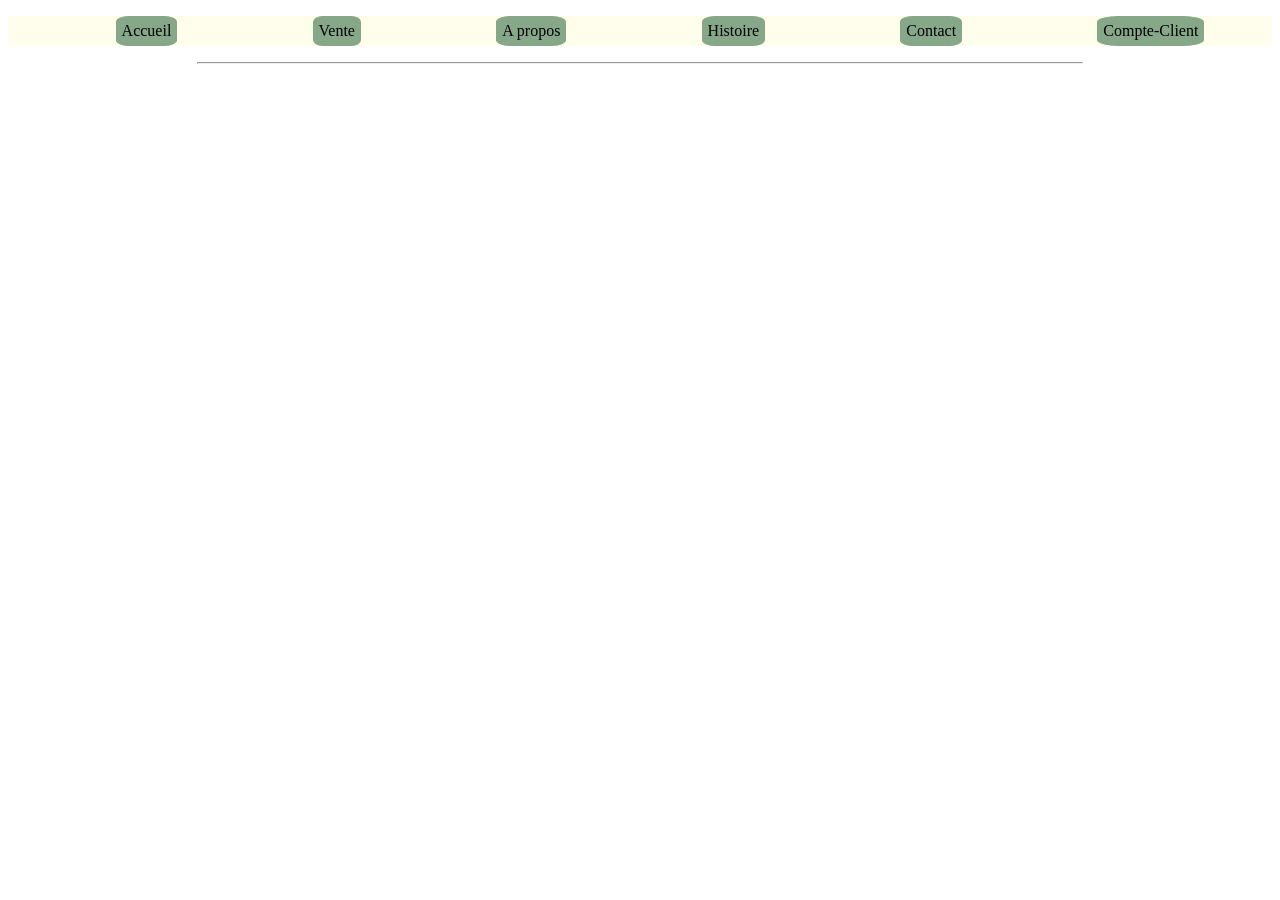
==== index.html @ 24c688c8 "save 12:32" ====
<!DOCTYPE html>
<html lang="en">
<head>
    <meta charset="UTF-8">
    <meta name="viewport" content="width=device-width, initial-scale=1.0">
    <title>Accueil</title>
    <link rel="stylesheet" href="MatchaA.css">
</head>
<body>
    <nav class="naviguation">
        <ul class="liste">
            <li>Accueil</li>
            <li>Vente</li>
            <li>A propos</li>
            <li>Histoire</li>
            <li>Contact</li>
            <li>Compte-Client</li>
            
        </ul>
        <hr>
    </nav>
</body>
</html>
---- MatchaA.css ----
/* Parti Index */
.liste {
    list-style-type: none;
    display: flex;
    justify-content: space-around;
    background-color: #FFFDEC;
    
}

li {
    border: 1px solid #86A788;
    padding: 5px;
    border-radius: 20%;
    background-color: #86A788;
}

hr {
    width: 70%;
}










/* Parti CompteClient */
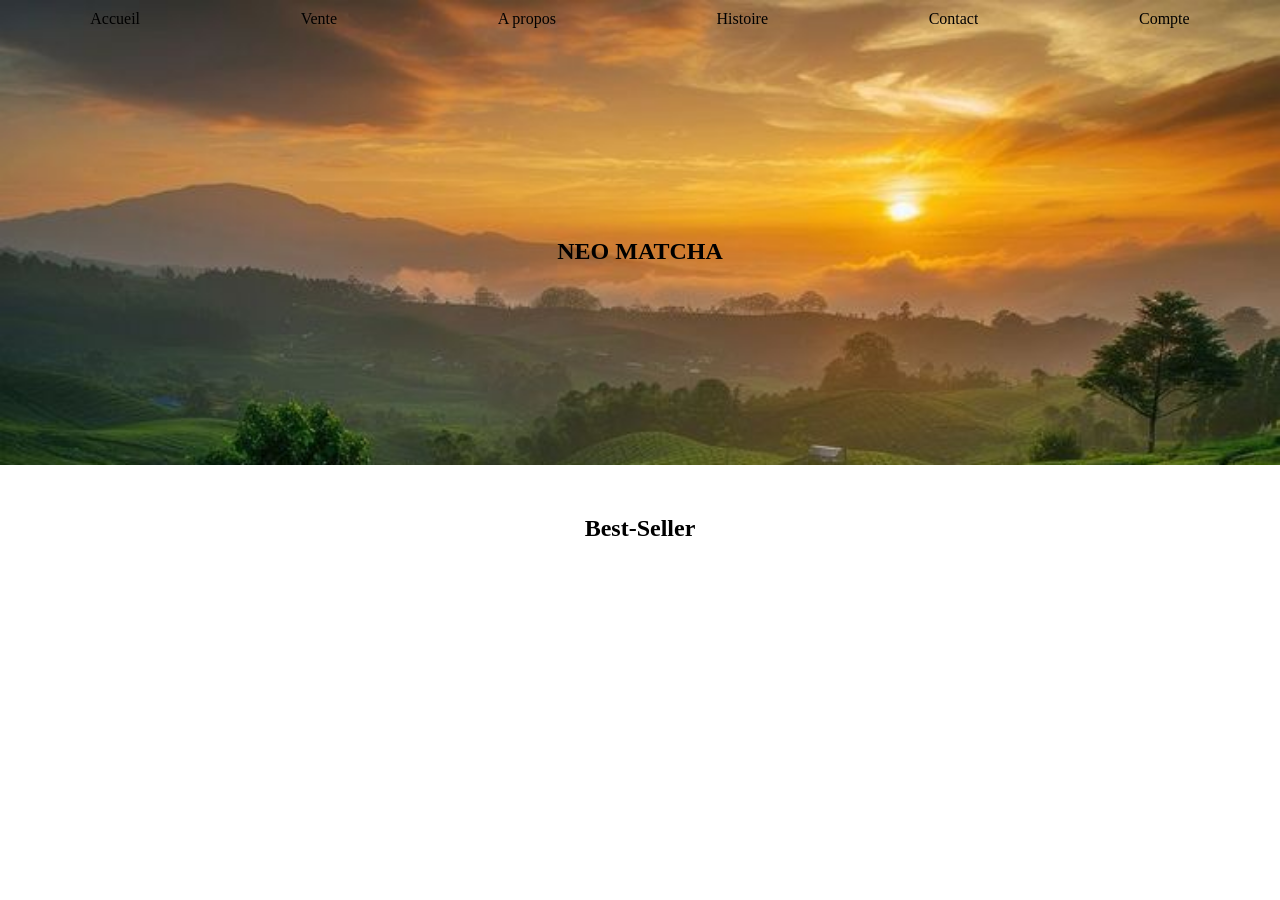
==== commit 3624543b: "save 06.01 15:58" ====
--- a/index.html
+++ b/index.html
@@ -1,23 +1,33 @@
 <!DOCTYPE html>
 <html lang="en">
-<head>
-    <meta charset="UTF-8">
-    <meta name="viewport" content="width=device-width, initial-scale=1.0">
+  <head>
+    <meta charset="UTF-8" />
+    <meta name="viewport" content="width=device-width, initial-scale=1.0" />
     <title>Accueil</title>
-    <link rel="stylesheet" href="MatchaA.css">
-</head>
-<body>
-    <nav class="naviguation">
+    <link rel="stylesheet" href="MatchaA.css" />
+  </head>
+  <body>
+    <section class="Accueil">
+        
+      
+      <div class="nav">
         <ul class="liste">
             <li>Accueil</li>
             <li>Vente</li>
             <li>A propos</li>
             <li>Histoire</li>
             <li>Contact</li>
-            <li>Compte-Client</li>
-            
+            <li>Compte</li>
         </ul>
-        <hr>
-    </nav>
-</body>
-</html>+      </div>
+      <div class="titre">
+        <h1><p>NEO MATCHA</p></h1>
+      </div>
+    </section>
+    <section class="vente">
+        <h1><p>Best-Seller</p></h1>
+    </section>
+
+    
+  </body>
+</html>
--- a/MatchaA.css
+++ b/MatchaA.css
@@ -1,30 +1,40 @@
 /* Parti Index */
-.liste {
-    list-style-type: none;
-    display: flex;
-    justify-content: space-around;
-    background-color: #FFFDEC;
-    
-}
 
-li {
-    border: 1px solid #86A788;
-    padding: 5px;
-    border-radius: 20%;
-    background-color: #86A788;
+
+
+* {
+  margin: 0;
+  padding: 0;
+  overflow-x: hidden;
 }
 
 hr {
-    width: 70%;
+  justify-content: center;
+  margin: 0 100px;
+}
+
+.liste {
+  display: flex;
+  padding: 10px;
+  justify-content: space-around;
+}
+.Accueil {
+  background-image: url("/Photo/matcha\ 4.jpg");
+  background-size: 100%;
+  background-repeat: no-repeat;
+}
+
+.titre {
+    margin: 200px;
+    display: flex;
+    justify-content: center;
+}
+
+.vente {
+    display: flex;
+    justify-content: center;
+    margin: 50px;
 }
 
 
-
-
-
-
-
-
-
-
 /* Parti CompteClient */
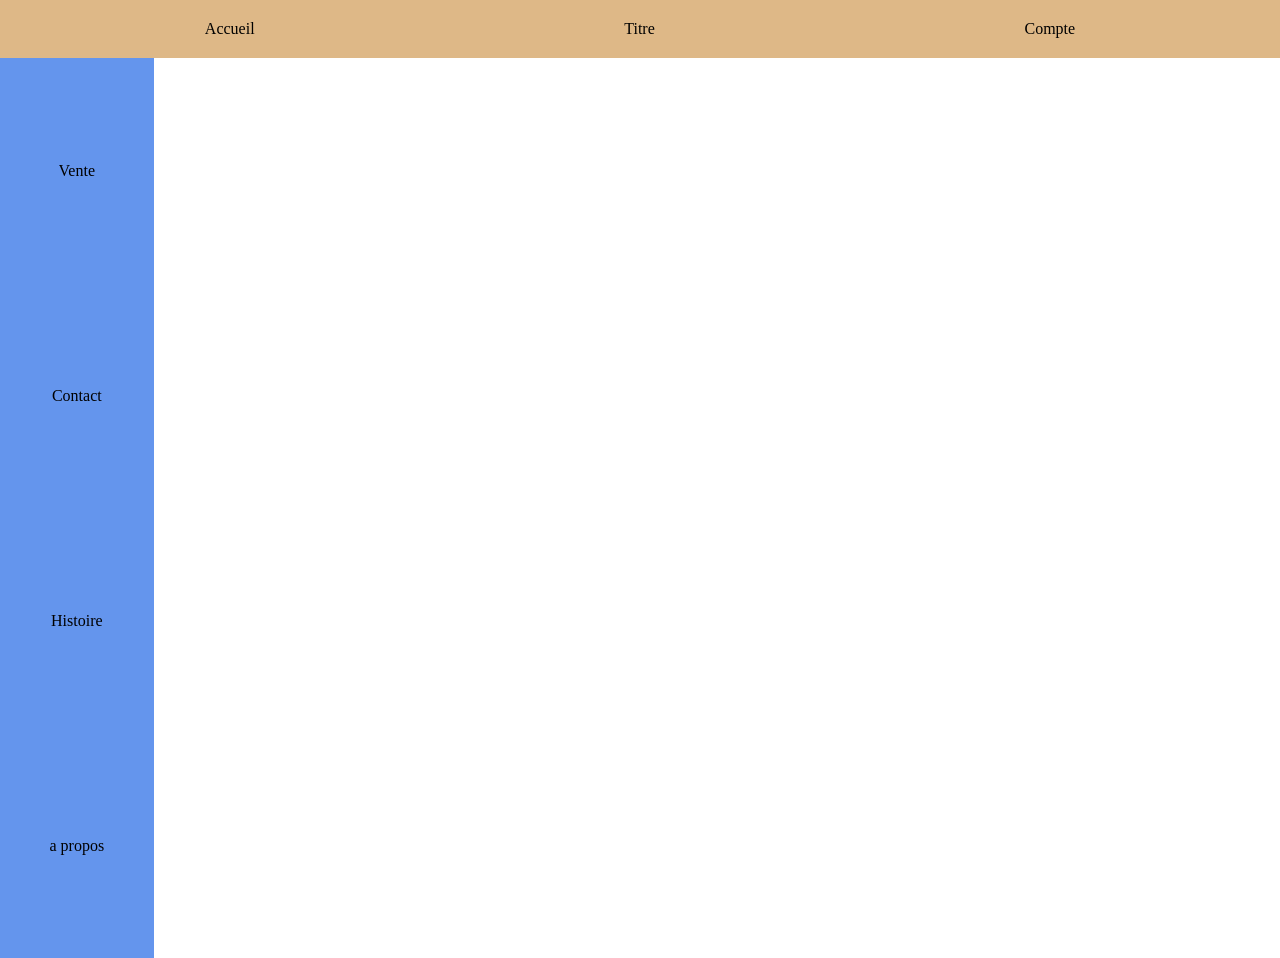
==== commit 982c7108: "save 07.01" ====
--- a/index.html
+++ b/index.html
@@ -1,33 +1,37 @@
 <!DOCTYPE html>
 <html lang="en">
-  <head>
-    <meta charset="UTF-8" />
-    <meta name="viewport" content="width=device-width, initial-scale=1.0" />
-    <title>Accueil</title>
-    <link rel="stylesheet" href="MatchaA.css" />
-  </head>
-  <body>
-    <section class="Accueil">
-        
-      
-      <div class="nav">
-        <ul class="liste">
-            <li>Accueil</li>
-            <li>Vente</li>
-            <li>A propos</li>
-            <li>Histoire</li>
-            <li>Contact</li>
-            <li>Compte</li>
-        </ul>
-      </div>
-      <div class="titre">
-        <h1><p>NEO MATCHA</p></h1>
-      </div>
-    </section>
-    <section class="vente">
-        <h1><p>Best-Seller</p></h1>
-    </section>
+<head>
+  <meta charset="UTF-8">
+  <meta name="viewport" content="width=device-width, initial-scale=1.0">
+  <link rel="stylesheet" href="MatchaA.css">
+  <title>Accueil</title>
+</head>
+<body>
+  <header>
+    <nav class="un">
+      <ul class="horizontale">
+        <li>Accueil</li>
+        <li>Titre</li>
+        <li>Compte</li>
+      </ul>
+    </nav>
+  </header>
+  <main>
+   <section class="main">
+    <nav class="deux">
+      <ul class="verticale">
+        <li>Vente</li>
+        <li>Contact</li>
+        <li>Histoire</li>
+        <li>a propos</li>
+      </ul>
+    </nav>
+    
+   </section>
+   
 
-    
-  </body>
-</html>
+  </main>
+  
+</body>
+  
+    
--- a/MatchaA.css
+++ b/MatchaA.css
@@ -1,6 +1,4 @@
 /* Parti Index */
-
-
 
 * {
   margin: 0;
@@ -8,33 +6,35 @@
   overflow-x: hidden;
 }
 
-hr {
-  justify-content: center;
-  margin: 0 100px;
+.horizontale {
+  display: flex;
+  justify-content: space-around;
+
 }
 
-.liste {
+.verticale {
   display: flex;
-  padding: 10px;
+  flex-direction: column;
   justify-content: space-around;
-}
-.Accueil {
-  background-image: url("/Photo/matcha\ 4.jpg");
-  background-size: 100%;
-  background-repeat: no-repeat;
-}
-
-.titre {
-    margin: 200px;
-    display: flex;
-    justify-content: center;
-}
-
-.vente {
-    display: flex;
-    justify-content: center;
-    margin: 50px;
+  height: 100vh;
+  align-items: center;
+  
 }
 
 
-/* Parti CompteClient */
+.un {
+  background-color: burlywood;
+  padding: 20px;
+}
+
+.deux {
+  background-color: cornflowerblue;
+  width: 12%;
+}
+
+
+
+
+  
+  
+  
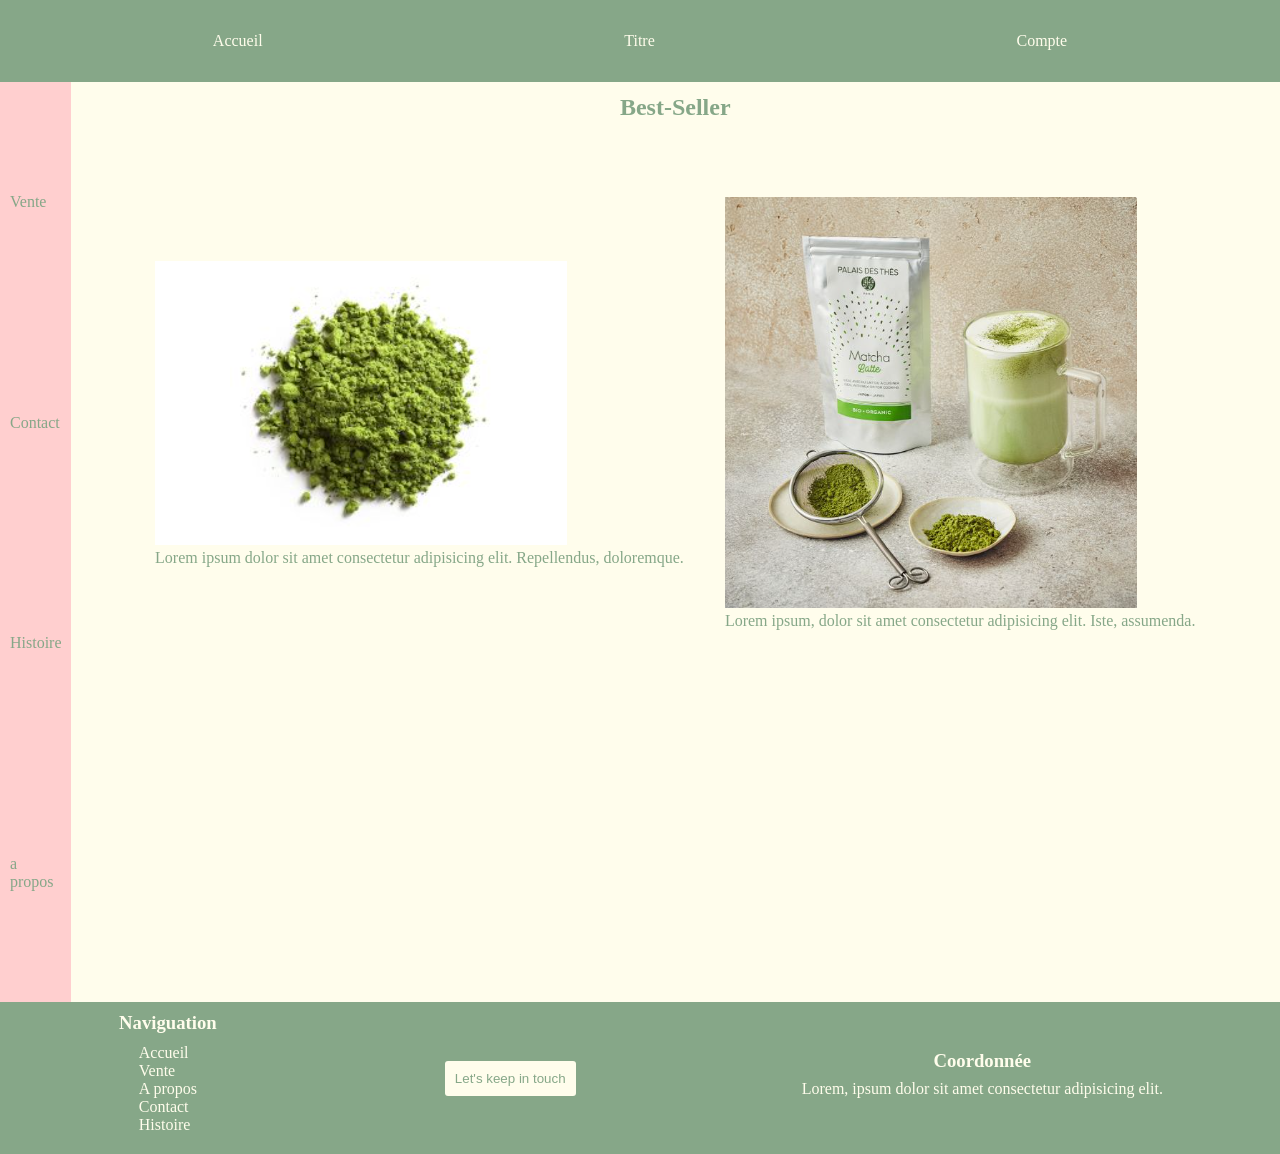
==== commit 080c1a9d: "save 08.01 12:30" ====
--- a/index.html
+++ b/index.html
@@ -1,37 +1,78 @@
 <!DOCTYPE html>
 <html lang="en">
-<head>
-  <meta charset="UTF-8">
-  <meta name="viewport" content="width=device-width, initial-scale=1.0">
-  <link rel="stylesheet" href="MatchaA.css">
-  <title>Accueil</title>
-</head>
-<body>
-  <header>
-    <nav class="un">
-      <ul class="horizontale">
-        <li>Accueil</li>
-        <li>Titre</li>
-        <li>Compte</li>
-      </ul>
-    </nav>
-  </header>
-  <main>
-   <section class="main">
-    <nav class="deux">
-      <ul class="verticale">
-        <li>Vente</li>
-        <li>Contact</li>
-        <li>Histoire</li>
-        <li>a propos</li>
-      </ul>
-    </nav>
-    
-   </section>
-   
-
-  </main>
-  
-</body>
-  
-    +  <head>
+    <meta charset="UTF-8" />
+    <meta name="viewport" content="width=device-width, initial-scale=1.0" />
+    <link rel="stylesheet" href="MatchaA.css" />
+    <title>Accueil</title>
+  </head>
+  <body>
+    <header>
+      <nav class="one">
+        <ul class="crossbar">
+          <li>Accueil</li>
+          <li>Titre</li>
+          <li>Compte</li>
+        </ul>
+      </nav>
+    </header>
+    <main>
+      <section class="main1">
+        <div class="sidebar">
+          <nav class="two">
+            <ul class="side">
+              <li>Vente</li>
+              <li>Contact</li>
+              <li>Histoire</li>
+              <li>a propos</li>
+            </ul>
+          </nav>
+        </div>
+        <div class="best-seller">
+          <h1>
+            <p>Best-Seller</p>
+          </h1>
+          <ul class="sell">
+            <li>
+              <img src="./Photo/matcha vente1.png" alt="" />
+              <article>
+                Lorem ipsum dolor sit amet consectetur adipisicing elit.
+                Repellendus, doloremque.
+              </article>
+            </li>
+            <li>
+              <img src="./Photo/matchavente2.png" alt="" />
+              <article>
+                Lorem ipsum, dolor sit amet consectetur adipisicing elit. Iste,
+                assumenda.
+              </article>
+            </li>
+          </ul>
+        </div>
+      </section>
+      <footer>
+        <section class="footer1">
+          <div class="footer-left">
+            <h3>Naviguation</h3>
+            <ul class="nav-footer">
+              <li>Accueil</li>
+              <li>Vente</li>
+              <li>A propos</li>
+              <li>Contact</li>
+              <li>Histoire</li>
+            </ul>
+          </div>
+          <div class="button">
+            <input class="styled" type="button" value="Let's keep in touch" />
+          </div>
+          <div class="footer-right">
+            <ul class="adress">
+              <h3>Coordonnée</h3>
+              <p>Lorem, ipsum dolor sit amet consectetur adipisicing elit.</p>
+            </ul>
+          </div>
+        </section>
+      </footer>
+    </main>
+  </body>
+</html>
--- a/MatchaA.css
+++ b/MatchaA.css
@@ -6,35 +6,112 @@
   overflow-x: hidden;
 }
 
-.horizontale {
+.one {
+  background-color: #86A788;
+  padding: 2em;
+}
+
+.crossbar {
   display: flex;
   justify-content: space-around;
-
 }
-
-.verticale {
+.sidebar {
+  background-color: #FFCFCF;
+}
+.side {
   display: flex;
   flex-direction: column;
   justify-content: space-around;
   height: 100vh;
-  align-items: center;
-  
+  padding: 10px;
 }
 
-
-.un {
-  background-color: burlywood;
-  padding: 20px;
+.main1 {
+  display: flex;
+  width: 100%;
+}
+.best-seller p {
+  display: flex;
+  flex-direction: row;
+  justify-content: center;
+}
+p {
+  margin: 0.5em;
+}
+.best-seller {
+  background-color: #FFFDEC;
 }
 
-.deux {
-  background-color: cornflowerblue;
-  width: 12%;
+.sell {
+  display: flex;
+  justify-content: space-around;
 }
 
+footer {
+  background-color: #86A788;
 
+}
 
+main,
+.best-seller {
+  width: 100%;
+}
 
-  
-  
-  
+.sell {
+  display: flex;
+  margin: 2em;
+  padding: 2em;
+  align-items: center;
+}
+.footer1 {
+  display: flex;
+  justify-content: space-around;
+  align-items: center;
+}
+
+.footer-left, .nav-footer {
+  display: flex;
+  flex-direction: column;
+  margin: 10px;
+}
+
+.footer-right, .adress {
+  display: flex;
+  flex-direction: column;
+  align-items: center;
+  ;
+}
+
+.footer-left, .footer-right {
+  align-content: center;
+  align-items: center;
+}
+
+input {
+  padding: 10px;
+  border-radius: 3px;
+  background-color: #FFFDEC;
+  color: #86A788;
+  border: none;
+}
+
+.crossbar li {
+  color: #FFFDEC;
+}
+
+.side li {
+  color: #86A788;
+}
+
+.best-seller p {
+  color: #86A788;
+}
+
+article {
+  color: #86A788;
+}
+
+.footer-left, .footer-right {
+  color: #FFFDEC;
+}
+
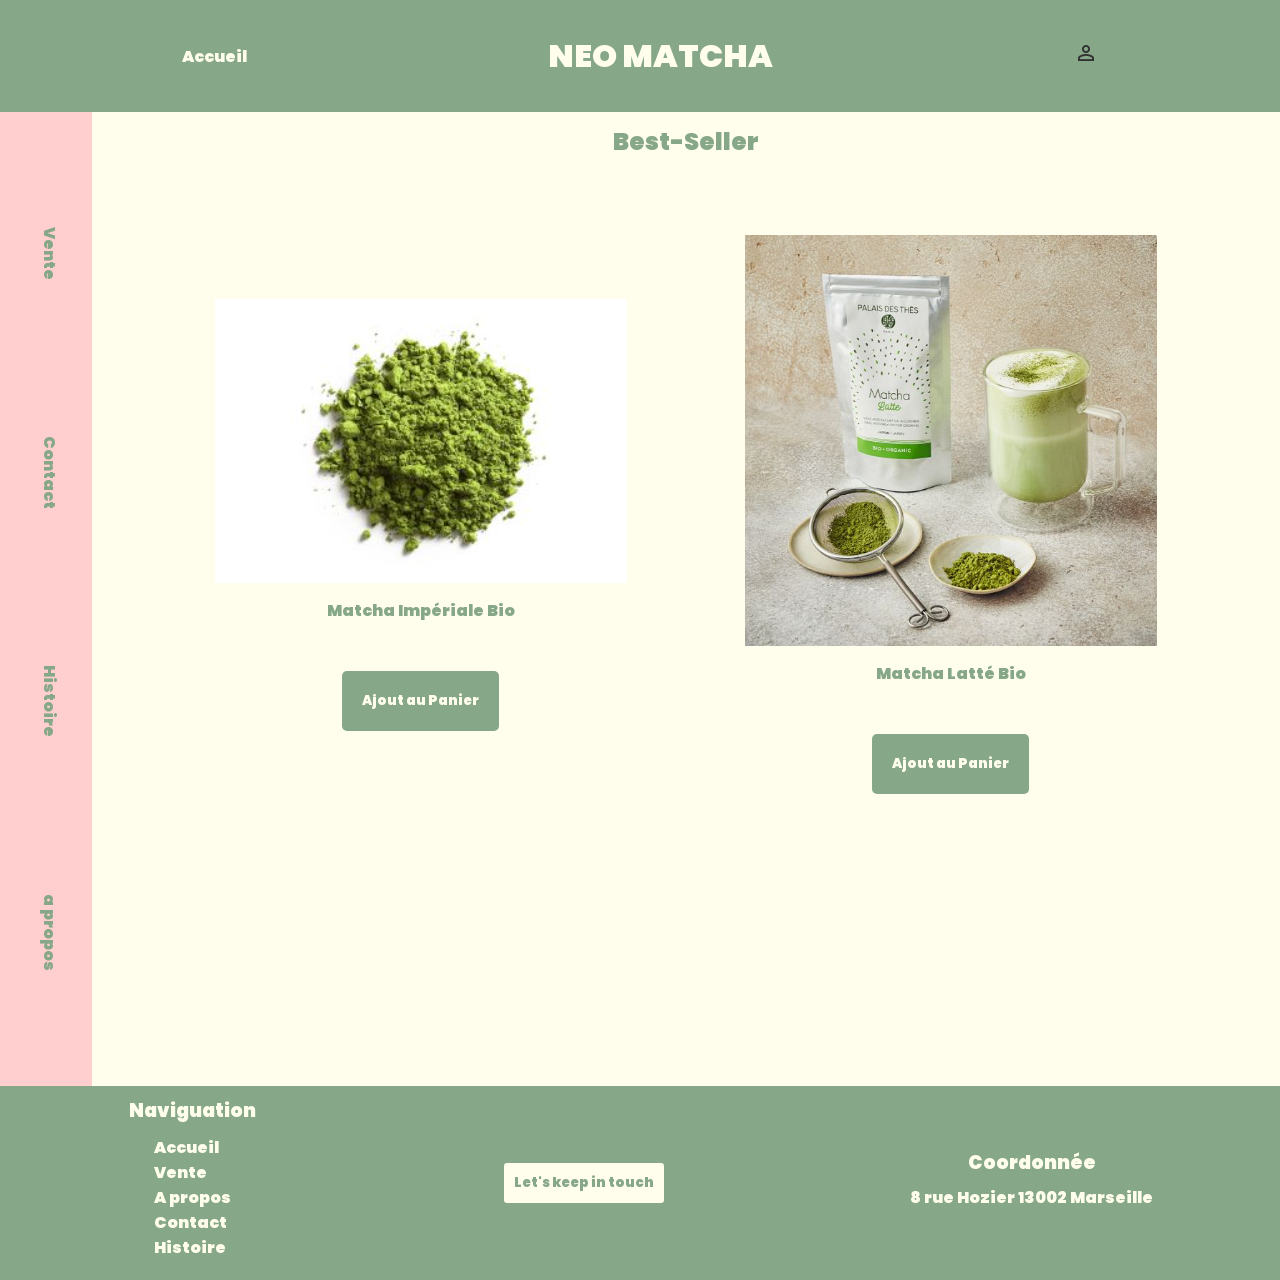
==== commit 2826b76f: "save 08.01 15h37" ====
--- a/index.html
+++ b/index.html
@@ -11,8 +11,12 @@
       <nav class="one">
         <ul class="crossbar">
           <li>Accueil</li>
-          <li>Titre</li>
-          <li>Compte</li>
+          <li>NEO MATCHA</li>
+          <li>
+            <a href="CompteClient.html"
+              ><img src="./Photo/perm_identity (1).png" alt="Se connecter"
+            /></a>
+          </li>
         </ul>
       </nav>
     </header>
@@ -34,18 +38,33 @@
           </h1>
           <ul class="sell">
             <li>
-              <img src="./Photo/matcha vente1.png" alt="" />
-              <article>
-                Lorem ipsum dolor sit amet consectetur adipisicing elit.
-                Repellendus, doloremque.
-              </article>
+              <div class="produit">
+                <article>
+                  <img src="./Photo/matcha vente1.png" alt="" />
+                  <p>Matcha Impériale Bio</p>
+                  <div class="panier">
+                  <button class="favorite styled" type="button">
+                    Ajout au Panier
+                  </button>
+                  </div>
+                </article>
+                
+              </div>
             </li>
             <li>
-              <img src="./Photo/matchavente2.png" alt="" />
-              <article>
-                Lorem ipsum, dolor sit amet consectetur adipisicing elit. Iste,
-                assumenda.
-              </article>
+              <div class="produit2">
+                <article>
+                  <img src="./Photo/matchavente2.png" alt="" />
+                  <p>
+                    Matcha Latté Bio
+                  </p>
+                  <div class="panier">
+                    <button class="favorite styled" type="button">
+                      Ajout au Panier
+                    </button>
+                    </div>
+                </article>
+              </div>
             </li>
           </ul>
         </div>
@@ -68,7 +87,7 @@
           <div class="footer-right">
             <ul class="adress">
               <h3>Coordonnée</h3>
-              <p>Lorem, ipsum dolor sit amet consectetur adipisicing elit.</p>
+              <p>8 rue Hozier 13002 Marseille</p>
             </ul>
           </div>
         </section>
--- a/MatchaA.css
+++ b/MatchaA.css
@@ -4,26 +4,73 @@
   margin: 0;
   padding: 0;
   overflow-x: hidden;
+  font-family: "Poppins", sans-serif;
+}
+@font-face {
+  font-family: "Poppins";
+  src: url(./Assets/Poppins-Black.ttf);
+}
+
+@media (max-width: 450px) {
+  .crossbar {
+
+    display: flex;
+    flex-direction: column;
+    gap: 20px;
+  }
+  .crossbar li:nth-child(1) {
+    display: none;
+  }
+
+  .sell {
+    display: flex;
+
+    flex-direction: column;
+  }
+
+  p {
+    text-align: center;
+    overflow-wrap: normal;
+  }
+
+  .footer1 {
+    display: flex;
+    flex-direction: column;
+    flex-wrap: wrap;
+    gap: 20px;
+  }
+  .sidebar {
+    display: none;
+  }
 }
 
 .one {
-  background-color: #86A788;
+  background-color: #86a788;
   padding: 2em;
 }
 
 .crossbar {
   display: flex;
   justify-content: space-around;
+  align-items: center;
 }
+
+.crossbar li:nth-child(2) {
+  font-size: 2em;
+}
+.crossbar li:nth-child(3) {
+}
+
 .sidebar {
-  background-color: #FFCFCF;
+  background-color: #ffcfcf;
 }
 .side {
   display: flex;
-  flex-direction: column;
+  writing-mode: vertical-rl;
+  text-orientation: mixed;
   justify-content: space-around;
   height: 100vh;
-  padding: 10px;
+  padding: 2.3em;
 }
 
 .main1 {
@@ -39,7 +86,7 @@
   margin: 0.5em;
 }
 .best-seller {
-  background-color: #FFFDEC;
+  background-color: #fffdec;
 }
 
 .sell {
@@ -48,8 +95,7 @@
 }
 
 footer {
-  background-color: #86A788;
-
+  background-color: #86a788;
 }
 
 main,
@@ -69,20 +115,22 @@
   align-items: center;
 }
 
-.footer-left, .nav-footer {
+.footer-left,
+.nav-footer {
   display: flex;
   flex-direction: column;
   margin: 10px;
 }
 
-.footer-right, .adress {
+.footer-right,
+.adress {
   display: flex;
   flex-direction: column;
   align-items: center;
-  ;
 }
 
-.footer-left, .footer-right {
+.footer-left,
+.footer-right {
   align-content: center;
   align-items: center;
 }
@@ -90,28 +138,44 @@
 input {
   padding: 10px;
   border-radius: 3px;
-  background-color: #FFFDEC;
-  color: #86A788;
+  background-color: #fffdec;
+  color: #86a788;
   border: none;
 }
 
 .crossbar li {
-  color: #FFFDEC;
+  color: #fffdec;
 }
 
 .side li {
-  color: #86A788;
+  color: #86a788;
 }
 
 .best-seller p {
-  color: #86A788;
+  color: #86a788;
 }
 
 article {
-  color: #86A788;
+  color: #86a788;
 }
 
-.footer-left, .footer-right {
-  color: #FFFDEC;
+.footer-left,
+.footer-right {
+  color: #fffdec;
+}
+.panier {
+display: flex;
+justify-content: center;
+margin: 5px;
+padding: 2.5em;
 }
 
+.panier button {
+  padding: 1.5em;
+  border: none;
+  background-color: #86a788;
+  color: #fffdec;
+  border-radius: 5px;
+}
+
+
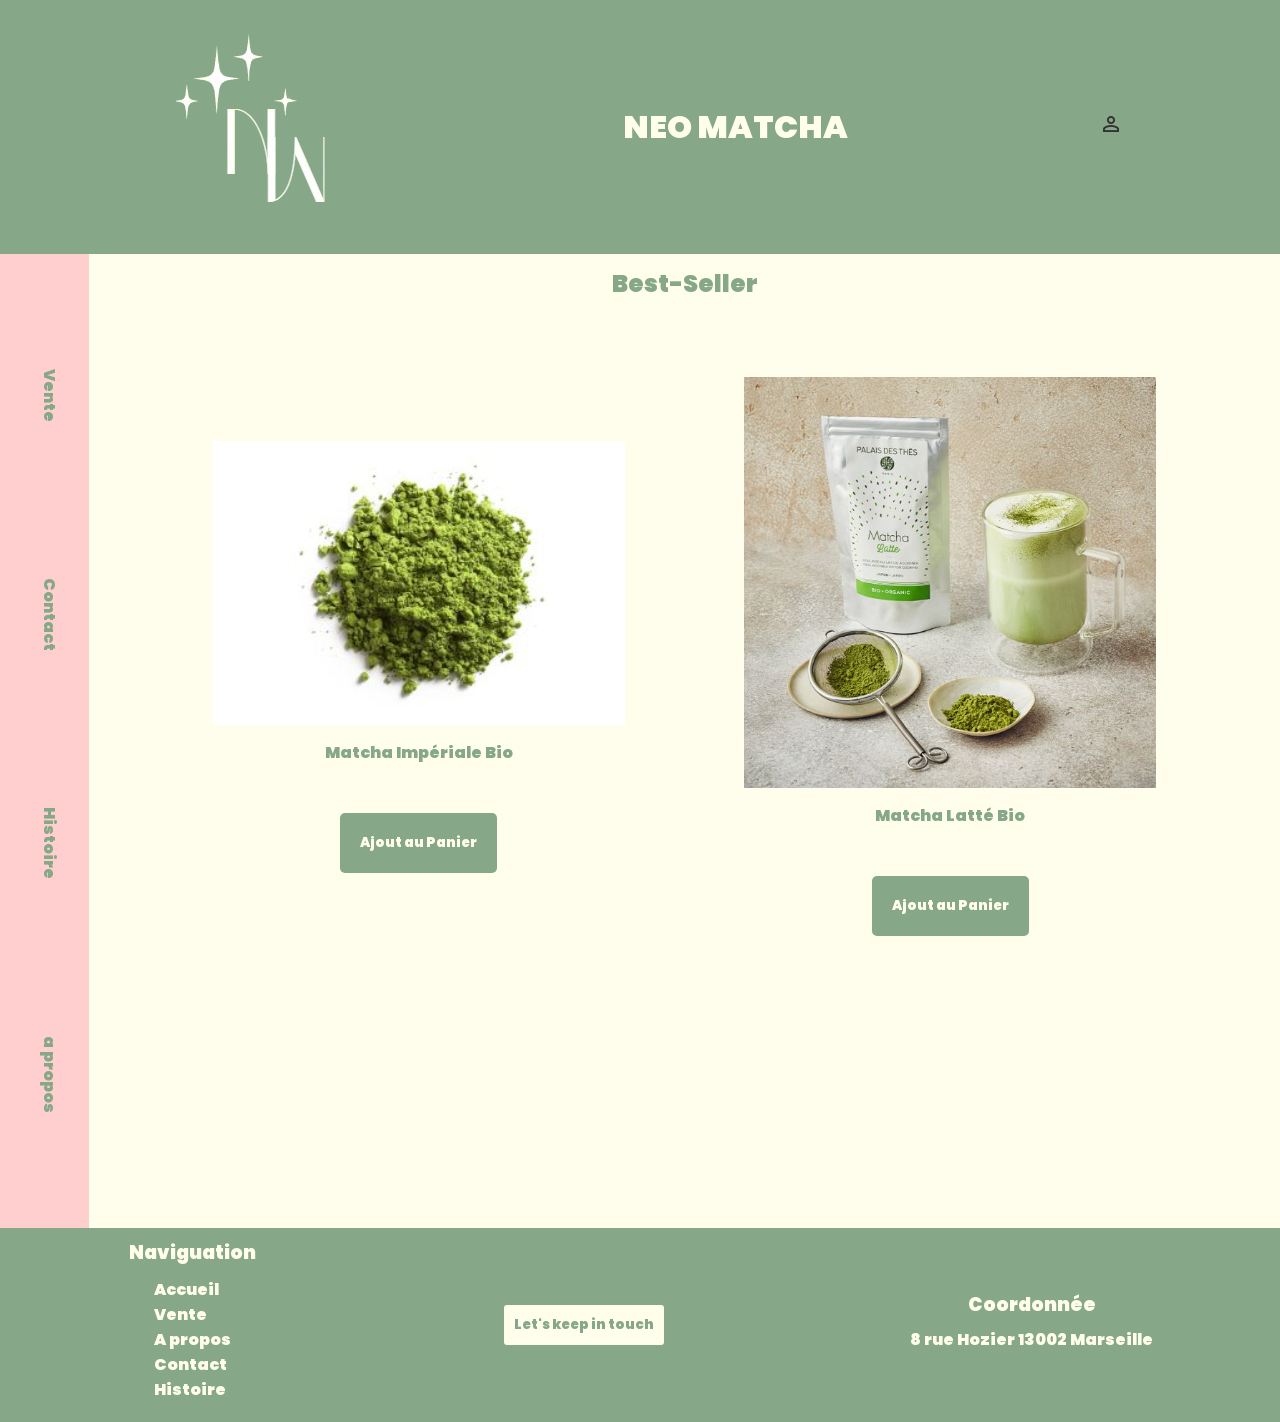
==== commit 125bbbe6: "save 09.01 13:47" ====
--- a/index.html
+++ b/index.html
@@ -10,7 +10,7 @@
     <header>
       <nav class="one">
         <ul class="crossbar">
-          <li>Accueil</li>
+          <li><img src="./Photo/logo-removebg-preview.png" alt="" /></li>
           <li>NEO MATCHA</li>
           <li>
             <a href="CompteClient.html"
@@ -32,6 +32,7 @@
             </ul>
           </nav>
         </div>
+
         <div class="best-seller">
           <h1>
             <p>Best-Seller</p>
@@ -43,26 +44,23 @@
                   <img src="./Photo/matcha vente1.png" alt="" />
                   <p>Matcha Impériale Bio</p>
                   <div class="panier">
-                  <button class="favorite styled" type="button">
-                    Ajout au Panier
-                  </button>
+                    <button class="favorite styled" type="button">
+                      Ajout au Panier
+                    </button>
                   </div>
                 </article>
-                
               </div>
             </li>
             <li>
               <div class="produit2">
                 <article>
                   <img src="./Photo/matchavente2.png" alt="" />
-                  <p>
-                    Matcha Latté Bio
-                  </p>
+                  <p>Matcha Latté Bio</p>
                   <div class="panier">
                     <button class="favorite styled" type="button">
                       Ajout au Panier
                     </button>
-                    </div>
+                  </div>
                 </article>
               </div>
             </li>
@@ -81,7 +79,7 @@
               <li>Histoire</li>
             </ul>
           </div>
-          <div class="button">
+          <div class="button2">
             <input class="styled" type="button" value="Let's keep in touch" />
           </div>
           <div class="footer-right">
--- a/MatchaA.css
+++ b/MatchaA.css
@@ -11,6 +11,9 @@
   src: url(./Assets/Poppins-Black.ttf);
 }
 
+  
+
+
 @media (max-width: 450px) {
   .crossbar {
 
@@ -21,6 +24,10 @@
   .crossbar li:nth-child(1) {
     display: none;
   }
+  .crossbar li:nth-child(3) {
+    display: none;
+  }
+  
 
   .sell {
     display: flex;
@@ -42,8 +49,22 @@
   .sidebar {
     display: none;
   }
-}
-
+  .Compte {
+    margin: 10px;
+    position: relative;
+    left: 1.8em;
+  }
+
+
+  
+}
+
+@media (min-width: 451px) {
+  .crossbar li:nth-child(4) {
+    display: none;
+
+}
+}
 .one {
   background-color: #86a788;
   padding: 2em;
@@ -54,15 +75,19 @@
   justify-content: space-around;
   align-items: center;
 }
+.crossbar li:nth-child(1) {
+  
+}
+
 
 .crossbar li:nth-child(2) {
   font-size: 2em;
 }
-.crossbar li:nth-child(3) {
-}
+
 
 .sidebar {
   background-color: #ffcfcf;
+  width: 6em;
 }
 .side {
   display: flex;
@@ -73,10 +98,7 @@
   padding: 2.3em;
 }
 
-.main1 {
-  display: flex;
-  width: 100%;
-}
+
 .best-seller p {
   display: flex;
   flex-direction: row;
@@ -101,6 +123,7 @@
 main,
 .best-seller {
   width: 100%;
+  
 }
 
 .sell {
@@ -177,5 +200,51 @@
   color: #fffdec;
   border-radius: 5px;
 }
-
-
+.main1, .main2 {
+  display: flex;
+}
+
+
+/* partie compte */
+
+ .titre{
+  display: flex;
+  justify-content: center;
+}
+
+
+
+form {
+  display: grid;
+  width: 100%;
+  place-items: center;
+  position: relative;
+}
+
+.Compte {
+  display: flex;
+  flex-direction: column;
+  justify-content: center;
+}
+
+a:visited {
+  color:#86a788;
+  text-decoration: NONE;
+}
+
+
+.crossbar button {
+  padding: 1.5em;
+  border: none;
+  background-color: #fffdec;
+  color: #86a788;
+  border-radius: 5px;
+}
+
+.form1 button {
+  padding: 1.5em;
+  border: none;
+  background-color: #86a788;
+  color: #fffdec;
+  border-radius: 5px;
+}
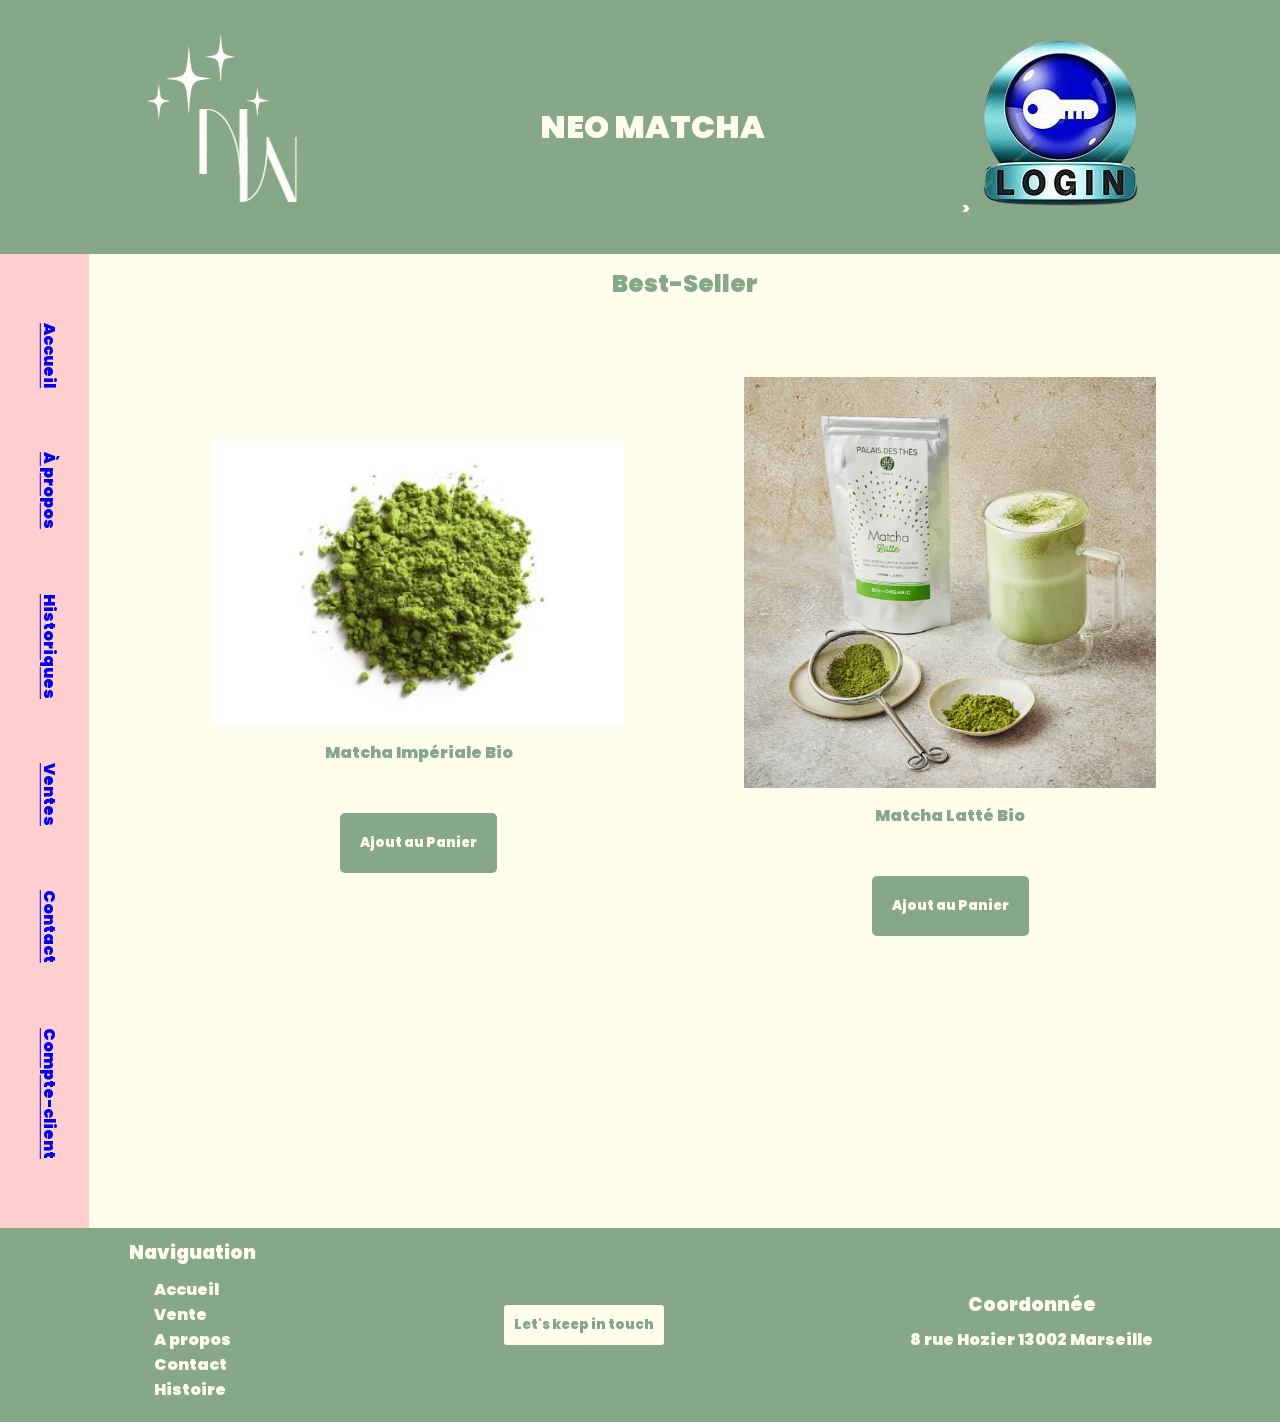
==== commit 0e291d02: "pages de site ajoitées" ====
--- a/index.html
+++ b/index.html
@@ -10,11 +10,11 @@
     <header>
       <nav class="one">
         <ul class="crossbar">
-          <li><img src="./Photo/logo-removebg-preview.png" alt="" /></li>
+          <li><img src="images/logo.png" alt="" /></li>
           <li>NEO MATCHA</li>
           <li>
-            <a href="CompteClient.html"
-              ><img src="./Photo/perm_identity (1).png" alt="Se connecter"
+            <a href="CompteClient.html"></a>
+              ><img src="images/login.png" alt="Se connecter"
             /></a>
           </li>
         </ul>
@@ -25,10 +25,13 @@
         <div class="sidebar">
           <nav class="two">
             <ul class="side">
-              <li>Vente</li>
-              <li>Contact</li>
-              <li>Histoire</li>
-              <li>a propos</li>
+              <li><a href="index.html">Accueil</a></li>
+             <li><a href="./apropos.html">À propos</a></li>
+             <li><a href="./histoire.html">Historiques</a></li>
+             <li><a href="./vente.html">Ventes</a></li>
+             <li><a href="./contact.html">Contact</a></li>
+             <li><a href="./CompteClient.html">Compte-client</a></li>
+             
             </ul>
           </nav>
         </div>
@@ -41,7 +44,7 @@
             <li>
               <div class="produit">
                 <article>
-                  <img src="./Photo/matcha vente1.png" alt="" />
+                  <img src="images/matcha vente1.png" alt="" />
                   <p>Matcha Impériale Bio</p>
                   <div class="panier">
                     <button class="favorite styled" type="button">
@@ -54,7 +57,7 @@
             <li>
               <div class="produit2">
                 <article>
-                  <img src="./Photo/matchavente2.png" alt="" />
+                  <img src="images/matchavente2.png" alt="" />
                   <p>Matcha Latté Bio</p>
                   <div class="panier">
                     <button class="favorite styled" type="button">
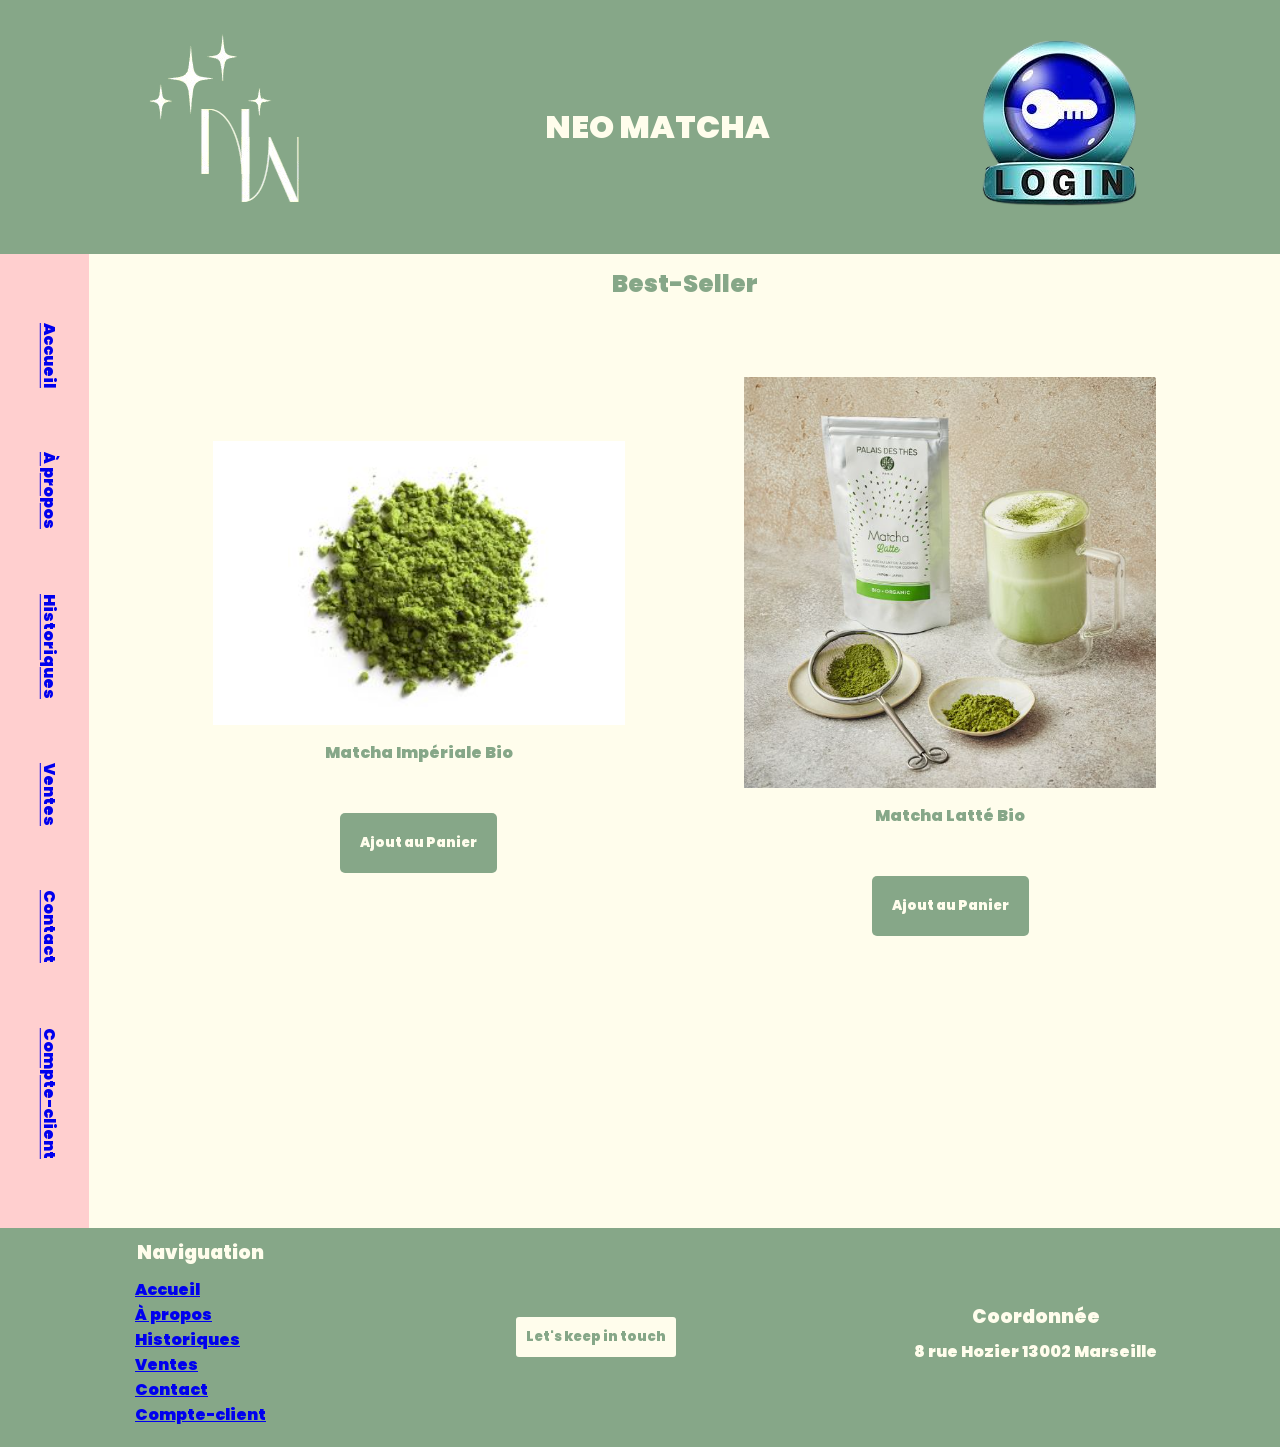
==== commit 6237b480: "pages alex et ines modifiées" ====
--- a/index.html
+++ b/index.html
@@ -10,12 +10,10 @@
     <header>
       <nav class="one">
         <ul class="crossbar">
-          <li><img src="images/logo.png" alt="" /></li>
+          <li><img src="images/logo.png" alt="logo NEO.MATCHA"/></li>
           <li>NEO MATCHA</li>
           <li>
-            <a href="CompteClient.html"></a>
-              ><img src="images/login.png" alt="Se connecter"
-            /></a>
+            <a href="CompteClient.html"><img src="images/login.png" alt="Se connecter"></a>
           </li>
         </ul>
       </nav>
@@ -75,12 +73,13 @@
           <div class="footer-left">
             <h3>Naviguation</h3>
             <ul class="nav-footer">
-              <li>Accueil</li>
-              <li>Vente</li>
-              <li>A propos</li>
-              <li>Contact</li>
-              <li>Histoire</li>
-            </ul>
+              <li><a href="index.html">Accueil</a></li>
+              <li><a href="./apropos.html">À propos</a></li>
+              <li><a href="./histoire.html">Historiques</a></li>
+              <li><a href="./vente.html">Ventes</a></li>
+              <li><a href="./contact.html">Contact</a></li>
+              <li><a href="CompteClient.html">Compte-client</a></li>
+             </ul>
           </div>
           <div class="button2">
             <input class="styled" type="button" value="Let's keep in touch" />
--- a/MatchaA.css
+++ b/MatchaA.css
@@ -229,7 +229,7 @@
 
 a:visited {
   color:#86a788;
-  text-decoration: NONE;
+  text-decoration: none;
 }
 
 
@@ -247,4 +247,10 @@
   background-color: #86a788;
   color: #fffdec;
   border-radius: 5px;
+}
+.nav-footer a:visited{
+  color: #fffdec;
+  text-align: center;
+  text-decoration: none;
+  list-style-type: none;
 }
